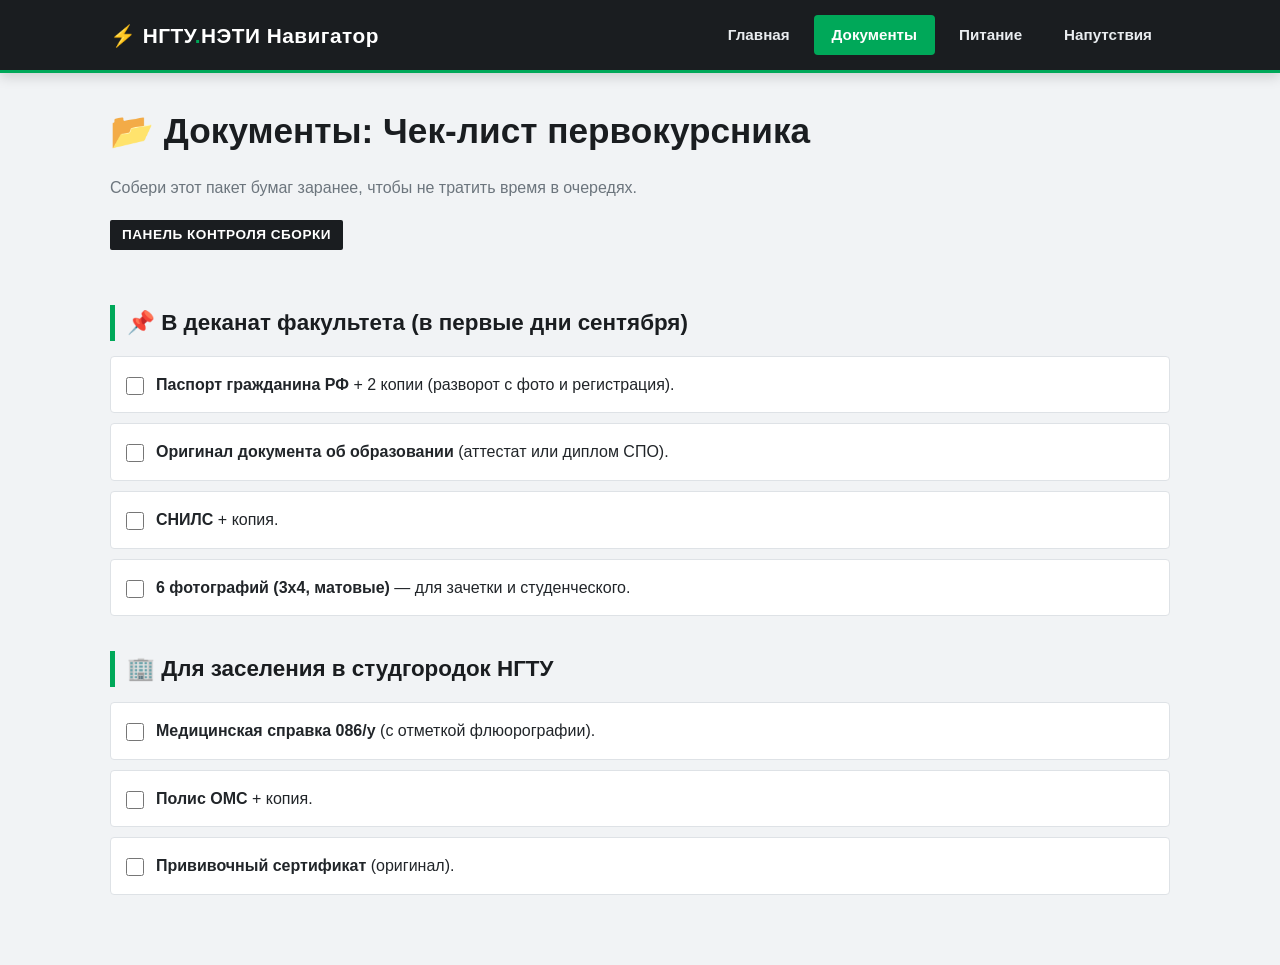
==== docs.html @ 7f6c3dc7 "Add files via upload починка поломок" ====
<!DOCTYPE html>
<html lang="ru">
<head>
    <meta charset="UTF-8">
    <meta name="viewport" content="width=device-width, initial-scale=1.0">
    <title>Документы | НГТУ НЭТИ Навигатор</title>
    <link rel="stylesheet" href="style.css">
</head>
<body>
    <header>
        <div class="nav-container">
            <a href="index.html" class="logo">⚡ НГТУ<span>.</span>НЭТИ Навигатор</a>
            <nav>
                <a href="index.html" class="nav-btn">Главная</a>
                <a href="docs.html" class="nav-btn active">Документы</a>
                <a href="food.html" class="nav-btn">Питание</a>
                <a href="tips.html" class="nav-btn">Напутствия</a>
            </nav>
        </div>
    </header>
    <div class="main-content">
        <h1>📂 Документы: Чек-лист первокурсника</h1>
        <p style="color: var(--text-light); margin-bottom: 20px;">Собери этот пакет бумаг заранее, чтобы не тратить время в очередях.</p>
        <span class="badge-tech">Панель контроля сборки</span>
        <h2>📌 В деканат факультета (в первые дни сентября)</h2>
        <ul class="doc-list">
            <li class="doc-item"><input type="checkbox"> <div><strong>Паспорт гражданина РФ</strong> + 2 копии (разворот с фото и регистрация).</div></li>
            <li class="doc-item"><input type="checkbox"> <div><strong>Оригинал документа об образовании</strong> (аттестат или диплом СПО).</div></li>
            <li class="doc-item"><input type="checkbox"> <div><strong>СНИЛС</strong> + копия.</div></li>
            <li class="doc-item"><input type="checkbox"> <div><strong>6 фотографий (3х4, матовые)</strong> — для зачетки и студенческого.</div></li>
        </ul>
        <h2>🏢 Для заселения в студгородок НГТУ</h2>
        <ul class="doc-list">
            <li class="doc-item"><input type="checkbox"> <div><strong>Медицинская справка 086/у</strong> (с отметкой флюорографии).</div></li>
            <li class="doc-item"><input type="checkbox"> <div><strong>Полис ОМС</strong> + копия.</div></li>
            <li class="doc-item"><input type="checkbox"> <div><strong>Прививочный сертификат</strong> (оригинал).</div></li>
        </ul>
    </div>
</body>
</html>
---- style.css ----
:root {
    /* Официальная палитра НГТУ НЭТИ */
    --nstu-dark: #1a1d20;       /* Глубокий угольно-черный фон */
    --nstu-green: #00a859;     /* Фирменный зеленый (цвет елей кампуса) */
    --nstu-red: #e31e24;       /* Энергичный красный (цвет стен 1-го корпуса) */
    --bg-color: #f1f3f5;       /* Светло-серый фон страниц */
    --card-bg: #ffffff;        /* Белый фон для контентных блоков */
    --text-color: #212529;     /* Основной текст */
    --text-light: #6c757d;     /* Вспомогательный серый текст */
    --border-color: #dee2e6;   /* Границы элементов */
}

* {
    box-sizing: border-box;
    margin: 0;
    padding: 0;
    font-family: 'Segoe UI', Roboto, Helvetica, Arial, sans-serif;
}

body {
    background-color: var(--bg-color);
    color: var(--text-color);
    line-height: 1.6;
    padding-bottom: 40px;
}

/* Шапка сайта */
header {
    background-color: var(--nstu-dark);
    position: sticky;
    top: 0;
    z-index: 100;
    border-bottom: 3px solid var(--nstu-green);
    box-shadow: 0 4px 12px rgba(0,0,0,0.15);
}

.nav-container {
    max-width: 1100px;
    margin: 0 auto;
    display: flex;
    justify-content: space-between;
    align-items: center;
    padding: 15px 20px;
}

.logo {
    font-size: 1.3rem;
    font-weight: 800;
    color: #ffffff;
    text-decoration: none;
    letter-spacing: 0.5px;
}

.logo span {
    color: var(--nstu-green);
}

nav {
    display: flex;
    gap: 6px;
}

.nav-btn {
    background: transparent;
    border: none;
    padding: 8px 18px;
    font-size: 0.95rem;
    font-weight: 600;
    color: #e9ecef;
    cursor: pointer;
    border-radius: 4px;
    text-decoration: none;
    transition: all 0.2s ease;
}

.nav-btn:hover {
    color: var(--nstu-green);
    background-color: rgba(255, 255, 255, 0.05);
}

.nav-btn.active {
    color: #ffffff;
    background-color: var(--nstu-green);
}

/* Зона основного контента */
.main-content {
    max-width: 1100px;
    margin: 30px auto;
    padding: 0 20px;
}

/* Заголовки и блоки */
h1 {
    font-size: 2.2rem;
    margin-bottom: 15px;
    color: var(--nstu-dark);
    font-weight: 800;
}

h2 {
    font-size: 1.4rem;
    margin: 35px 0 15px;
    color: var(--nstu-dark);
    font-weight: 700;
    border-left: 5px solid var(--nstu-green);
    padding-left: 12px;
}

/* Приветственный баннер-процессор */
.welcome-hero {
    background-color: var(--card-bg);
    padding: 40px;
    border-radius: 4px;
    margin-bottom: 30px;
    border-right: 6px solid var(--nstu-red);
    border-left: 6px solid var(--nstu-green);
    box-shadow: 0 4px 6px rgba(0,0,0,0.02);
}

.welcome-hero h1 span {
    color: var(--nstu-red);
}

.grid-features {
    display: grid;
    grid-template-columns: repeat(auto-fit, minmax(300px, 1fr));
    gap: 20px;
    margin-top: 20px;
}

/* Карточки */
.card {
    background-color: var(--card-bg);
    border: 1px solid var(--border-color);
    border-radius: 4px;
    padding: 25px;
    box-shadow: 0 2px 5px rgba(0,0,0,0.02);
    transition: transform 0.2s, box-shadow 0.2s;
}

.card:hover {
    transform: translateY(-2px);
    box-shadow: 0 6px 12px rgba(0,0,0,0.05);
}

.card.card-docs { border-top: 4px solid var(--nstu-green); }
.card.card-food { border-top: 4px solid var(--nstu-red); }
.card.card-tips { border-top: 4px solid var(--nstu-dark); }

.card h3 {
    margin-bottom: 12px;
    color: var(--nstu-dark);
    font-weight: 700;
}

/* Инженерные кнопки */
.btn-action {
    display: inline-block;
    background-color: var(--nstu-green);
    color: white;
    padding: 12px 26px;
    border-radius: 4px;
    text-decoration: none;
    font-weight: 700;
    margin-top: 15px;
    cursor: pointer;
    border: none;
    text-transform: uppercase;
    font-size: 0.85rem;
    letter-spacing: 0.5px;
    transition: background-color 0.2s;
    text-align: center;
}

.btn-action:hover {
    background-color: var(--nstu-red);
}

/* Специфичные стили для Документов */
.doc-list { list-style: none; }
.doc-item {
    display: flex;
    align-items: flex-start;
    gap: 12px;
    background-color: var(--card-bg);
    padding: 15px;
    border-radius: 4px;
    margin-bottom: 10px;
    border: 1px solid var(--border-color);
}
.doc-item input[type="checkbox"] {
    margin-top: 5px;
    width: 18px;
    height: 18px;
    accent-color: var(--nstu-green);
}
.badge-tech {
    background-color: var(--nstu-dark);
    color: #ffffff;
    padding: 4px 12px;
    border-radius: 2px;
    font-size: 0.85rem;
    font-weight: 600;
    display: inline-block;
    margin-bottom: 20px;
    text-transform: uppercase;
    letter-spacing: 0.5px;
}

/* Специфичные стили для Питания */
.food-grid {
    display: grid;
    grid-template-columns: repeat(auto-fit, minmax(320px, 1fr));
    gap: 20px;
}
.price-tag {
    color: var(--nstu-green);
    font-weight: 700;
    margin-bottom: 10px;
    font-size: 1.1rem;
}
.pro { color: #2b8a3e; }
.con { color: var(--nstu-red); }
.tips-block {
    background-color: #f4fcf7;
    border-left: 4px solid var(--nstu-green);
    color: var(--nstu-dark);
    padding: 24px;
    border-radius: 4px;
    margin-top: 35px;
}

/* Специфичные стили для Напутствий */
.accordion-item {
    background-color: var(--card-bg);
    border: 1px solid var(--border-color);
    border-radius: 4px;
    margin-bottom: 10px;
    overflow: hidden;
}
.accordion-header {
    width: 100%;
    background: none;
    border: none;
    padding: 18px 20px;
    text-align: left;
    font-size: 1.05rem;
    font-weight: 700;
    color: var(--nstu-dark);
    cursor: pointer;
    display: flex;
    justify-content: space-between;
    align-items: center;
}
.accordion-header:hover {
    color: var(--nstu-green);
}
.accordion-content {
    padding: 0 20px;
    max-height: 0;
    overflow: hidden;
    transition: max-height 0.2s ease-out;
    color: var(--text-light);
}
.quote-block {
    border-left: 4px solid var(--nstu-red);
    padding: 20px 25px;
    font-style: italic;
    margin-top: 40px;
    color: var(--text-light);
    background-color: var(--card-bg);
}

@media (max-width: 768px) {
    .nav-container { flex-direction: column; gap: 15px; }
    nav { flex-wrap: wrap; justify-content: center; }
    .welcome-hero { padding: 25px; }
}
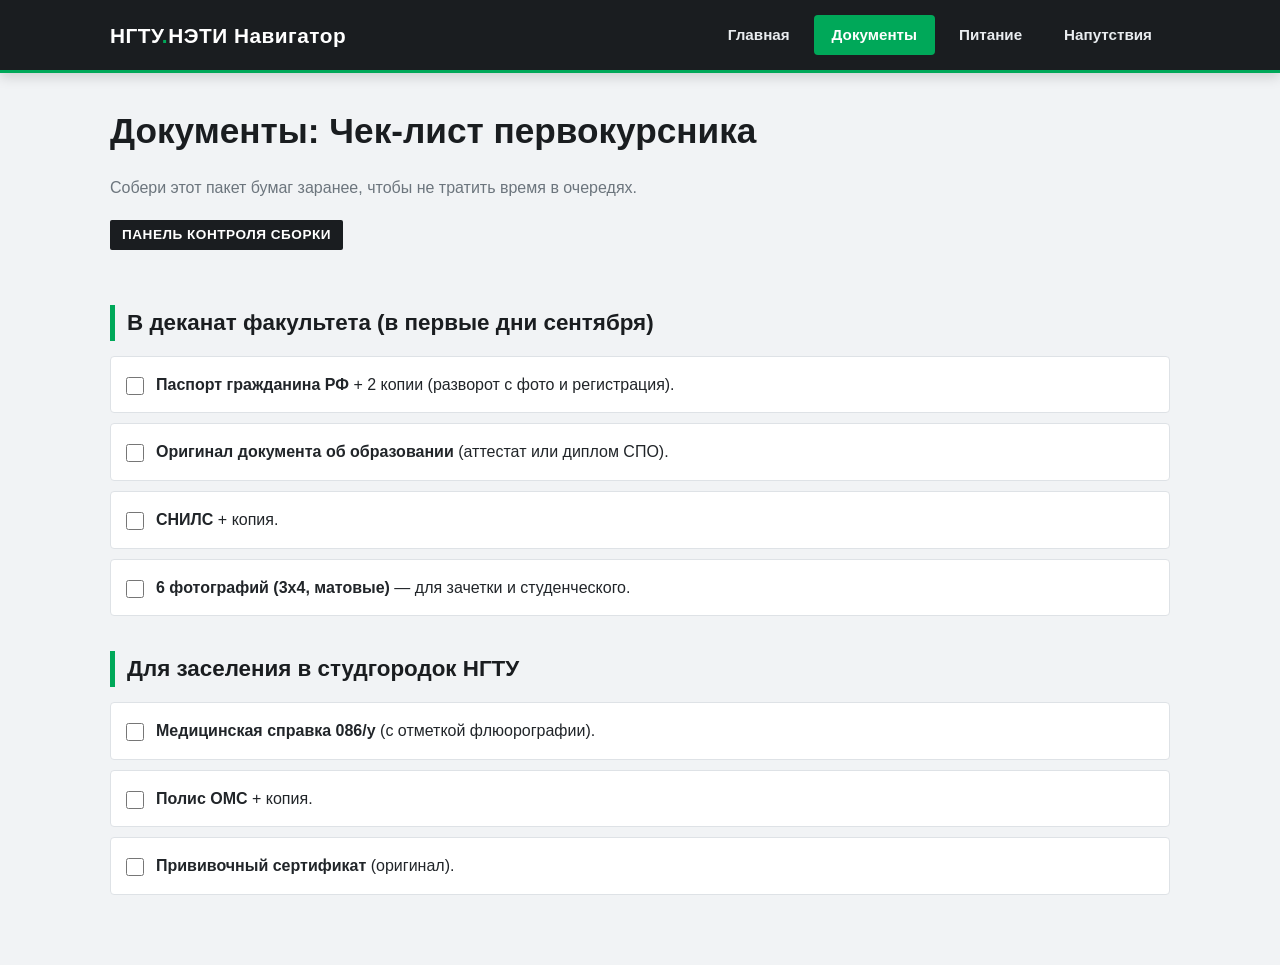
==== commit ef98dfe8: "Add files via upload Инфа на сайте будет подсасываться из json файлика" ====
--- a/docs.html
+++ b/docs.html
@@ -4,12 +4,12 @@
     <meta charset="UTF-8">
     <meta name="viewport" content="width=device-width, initial-scale=1.0">
     <title>Документы | НГТУ НЭТИ Навигатор</title>
-    <link rel="stylesheet" href="style.css">
+    <link rel="stylesheet" href="./style.css">
 </head>
 <body>
     <header>
         <div class="nav-container">
-            <a href="index.html" class="logo">⚡ НГТУ<span>.</span>НЭТИ Навигатор</a>
+            <a href="index.html" class="logo">НГТУ<span>.</span>НЭТИ Навигатор</a>
             <nav>
                 <a href="index.html" class="nav-btn">Главная</a>
                 <a href="docs.html" class="nav-btn active">Документы</a>
@@ -19,22 +19,42 @@
         </div>
     </header>
     <div class="main-content">
-        <h1>📂 Документы: Чек-лист первокурсника</h1>
+        <h1>Документы: Чек-лист первокурсника</h1>
         <p style="color: var(--text-light); margin-bottom: 20px;">Собери этот пакет бумаг заранее, чтобы не тратить время в очередях.</p>
         <span class="badge-tech">Панель контроля сборки</span>
-        <h2>📌 В деканат факультета (в первые дни сентября)</h2>
-        <ul class="doc-list">
-            <li class="doc-item"><input type="checkbox"> <div><strong>Паспорт гражданина РФ</strong> + 2 копии (разворот с фото и регистрация).</div></li>
-            <li class="doc-item"><input type="checkbox"> <div><strong>Оригинал документа об образовании</strong> (аттестат или диплом СПО).</div></li>
-            <li class="doc-item"><input type="checkbox"> <div><strong>СНИЛС</strong> + копия.</div></li>
-            <li class="doc-item"><input type="checkbox"> <div><strong>6 фотографий (3х4, матовые)</strong> — для зачетки и студенческого.</div></li>
-        </ul>
-        <h2>🏢 Для заселения в студгородок НГТУ</h2>
-        <ul class="doc-list">
-            <li class="doc-item"><input type="checkbox"> <div><strong>Медицинская справка 086/у</strong> (с отметкой флюорографии).</div></li>
-            <li class="doc-item"><input type="checkbox"> <div><strong>Полис ОМС</strong> + копия.</div></li>
-            <li class="doc-item"><input type="checkbox"> <div><strong>Прививочный сертификат</strong> (оригинал).</div></li>
-        </ul>
+        
+        <h2>В деканат факультета (в первые дни сентября)</h2>
+        <ul class="doc-list" id="dekanat-container"><p>Загрузка списков...</p></ul>
+        
+        <h2>Для заселения в студгородок НГТУ</h2>
+        <ul class="doc-list" id="hostel-container"><p>Загрузка списков...</p></ul>
     </div>
+
+    <script>
+        async function loadDocs() {
+            try {
+                const response = await fetch('./content.json');
+                const data = await response.json();
+                
+                // Функция для сборки пунктов списка с чекбоксами
+                const renderList = (containerId, items) => {
+                    const container = document.getElementById(containerId);
+                    container.innerHTML = '';
+                    items.forEach(text => {
+                        const li = document.createElement('li');
+                        li.className = 'doc-item';
+                        li.innerHTML = `<input type="checkbox"> <div>${text}</div>`;
+                        container.appendChild(li);
+                    });
+                };
+
+                renderList('dekanat-container', data.docs.dekanat);
+                renderList('hostel-container', data.docs.hostel);
+            } catch (error) {
+                console.error("Ошибка загрузки документов:", error);
+            }
+        }
+        window.addEventListener('DOMContentLoaded', loadDocs);
+    </script>
 </body>
 </html>
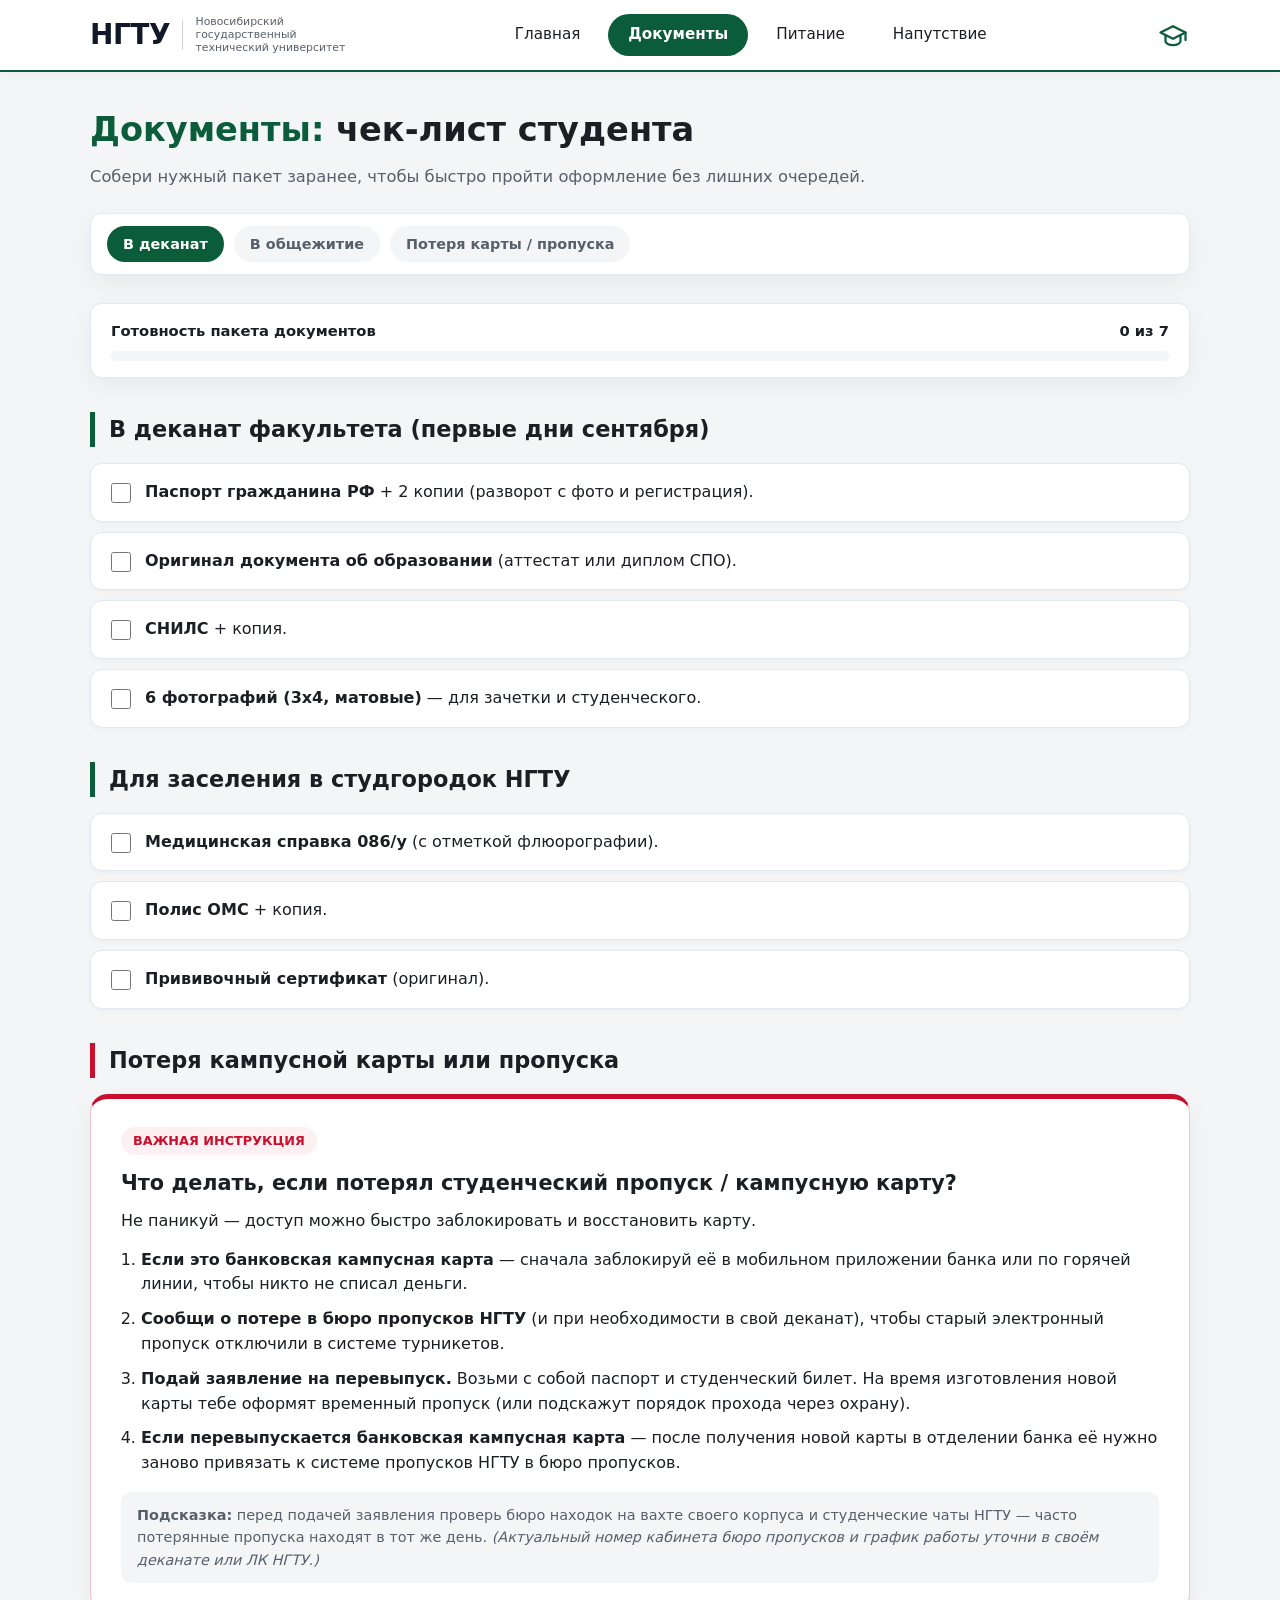
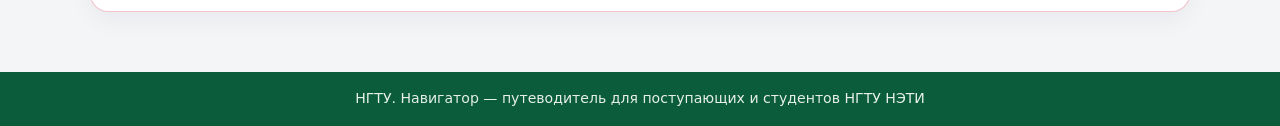
==== commit 217189eb: "полная переделка переделан дизайн и структура" ====
--- a/docs.html
+++ b/docs.html
@@ -1,60 +1,168 @@
-<!DOCTYPE html>
-<html lang="ru">
-<head>
-    <meta charset="UTF-8">
-    <meta name="viewport" content="width=device-width, initial-scale=1.0">
-    <title>Документы | НГТУ НЭТИ Навигатор</title>
-    <link rel="stylesheet" href="./style.css">
-</head>
-<body>
-    <header>
-        <div class="nav-container">
-            <a href="index.html" class="logo">НГТУ<span>.</span>НЭТИ Навигатор</a>
-            <nav>
-                <a href="index.html" class="nav-btn">Главная</a>
-                <a href="docs.html" class="nav-btn active">Документы</a>
-                <a href="food.html" class="nav-btn">Питание</a>
-                <a href="tips.html" class="nav-btn">Напутствия</a>
-            </nav>
-        </div>
-    </header>
-    <div class="main-content">
-        <h1>Документы: Чек-лист первокурсника</h1>
-        <p style="color: var(--text-light); margin-bottom: 20px;">Собери этот пакет бумаг заранее, чтобы не тратить время в очередях.</p>
-        <span class="badge-tech">Панель контроля сборки</span>
-        
-        <h2>В деканат факультета (в первые дни сентября)</h2>
-        <ul class="doc-list" id="dekanat-container"><p>Загрузка списков...</p></ul>
-        
-        <h2>Для заселения в студгородок НГТУ</h2>
-        <ul class="doc-list" id="hostel-container"><p>Загрузка списков...</p></ul>
-    </div>
-
-    <script>
-        async function loadDocs() {
-            try {
-                const response = await fetch('./content.json');
-                const data = await response.json();
-                
-                // Функция для сборки пунктов списка с чекбоксами
-                const renderList = (containerId, items) => {
-                    const container = document.getElementById(containerId);
-                    container.innerHTML = '';
-                    items.forEach(text => {
-                        const li = document.createElement('li');
-                        li.className = 'doc-item';
-                        li.innerHTML = `<input type="checkbox"> <div>${text}</div>`;
-                        container.appendChild(li);
-                    });
-                };
-
-                renderList('dekanat-container', data.docs.dekanat);
-                renderList('hostel-container', data.docs.hostel);
-            } catch (error) {
-                console.error("Ошибка загрузки документов:", error);
-            }
-        }
-        window.addEventListener('DOMContentLoaded', loadDocs);
-    </script>
-</body>
-</html>
+<!DOCTYPE html>
+<html lang="ru">
+<head>
+    <meta charset="UTF-8">
+    <meta name="viewport" content="width=device-width, initial-scale=1.0">
+    <title>Документы | НГТУ. Навигатор</title>
+    <link rel="stylesheet" href="./style.css">
+</head>
+<body>
+    <header>
+        <div class="nav-container">
+            <a href="index.html" class="brand-link">
+                <span class="brand-short">НГТУ</span>
+                <span class="brand-divider"></span>
+                <span class="brand-full">Новосибирский государственный технический университет</span>
+            </a>
+
+            <nav class="nav-links" id="main-nav">
+                <a href="index.html" class="nav-btn">Главная</a>
+                <a href="docs.html" class="nav-btn active">Документы</a>
+                <a href="food.html" class="nav-btn">Питание</a>
+                <a href="tips.html" class="nav-btn">Напутствие</a>
+            </nav>
+
+            <div class="header-right">
+                <div class="cap-icon" aria-hidden="true">
+                    <svg viewBox="0 0 24 24" fill="none" stroke="currentColor" stroke-width="1.8" stroke-linecap="round" stroke-linejoin="round" width="30" height="30">
+                        <path d="M22 10L12 5 2 10l10 5 10-5z"/>
+                        <path d="M6 12v5c0 1.66 2.69 3 6 3s6-1.34 6-3v-5"/>
+                        <path d="M22 10v6"/>
+                    </svg>
+                </div>
+                <button class="burger-btn" id="burger-btn" aria-label="Открыть меню">
+                    <svg viewBox="0 0 24 24" fill="none" stroke="currentColor" stroke-width="2.2" width="22" height="22">
+                        <path d="M4 6h16M4 12h16M4 18h16"/>
+                    </svg>
+                </button>
+            </div>
+        </div>
+    </header>
+
+    <main class="main-content">
+        <div class="page-header">
+            <h1><span>Документы:</span> чек-лист студента</h1>
+            <p>Собери нужный пакет заранее, чтобы быстро пройти оформление без лишних очередей.</p>
+        </div>
+
+        <!-- Быстрая структурированная навигация по разделу -->
+        <div class="subnav-bar">
+            <a href="#dekanat" class="subnav-pill active">В деканат</a>
+            <a href="#hostel" class="subnav-pill">В общежитие</a>
+            <a href="#lost-card" class="subnav-pill pill-red">Потеря карты / пропуска</a>
+        </div>
+
+        <!-- Прогресс сборки документов -->
+        <div class="progress-card">
+            <div class="progress-top">
+                <span>Готовность пакета документов</span>
+                <span id="progress-text">0 из 0</span>
+            </div>
+            <div class="progress-track">
+                <div class="progress-fill" id="progress-fill"></div>
+            </div>
+        </div>
+
+        <h2 class="section-title" id="dekanat">В деканат факультета (первые дни сентября)</h2>
+        <ul class="doc-list" id="dekanat-container">
+            <li class="doc-item">Загрузка списка...</li>
+        </ul>
+
+        <h2 class="section-title" id="hostel">Для заселения в студгородок НГТУ</h2>
+        <ul class="doc-list" id="hostel-container">
+            <li class="doc-item">Загрузка списка...</li>
+        </ul>
+
+        <!-- Новый раздел: потеря карты / пропуска -->
+        <h2 class="section-title title-red" id="lost-card">Потеря кампусной карты или пропуска</h2>
+        <section class="alert-card">
+            <span class="alert-badge">Важная инструкция</span>
+            <h3>Что делать, если потерял студенческий пропуск / кампусную карту?</h3>
+            <p>Не паникуй — доступ можно быстро заблокировать и восстановить карту.</p>
+            <ol class="alert-steps">
+                <li><strong>Если это банковская кампусная карта</strong> — сначала заблокируй её в мобильном приложении банка или по горячей линии, чтобы никто не списал деньги.</li>
+                <li><strong>Сообщи о потере в бюро пропусков НГТУ</strong> (и при необходимости в свой деканат), чтобы старый электронный пропуск отключили в системе турникетов.</li>
+                <li><strong>Подай заявление на перевыпуск.</strong> Возьми с собой паспорт и студенческий билет. На время изготовления новой карты тебе оформят временный пропуск (или подскажут порядок прохода через охрану).</li>
+                <li><strong>Если перевыпускается банковская кампусная карта</strong> — после получения новой карты в отделении банка её нужно заново привязать к системе пропусков НГТУ в бюро пропусков.</li>
+            </ol>
+            <div class="alert-note">
+                <strong>Подсказка:</strong> перед подачей заявления проверь бюро находок на вахте своего корпуса и студенческие чаты НГТУ — часто потерянные пропуска находят в тот же день. <em>(Актуальный номер кабинета бюро пропусков и график работы уточни в своём деканате или ЛК НГТУ.)</em>
+            </div>
+        </section>
+    </main>
+
+    <footer>
+        НГТУ. Навигатор — путеводитель для поступающих и студентов НГТУ НЭТИ
+    </footer>
+
+    <script>
+        document.getElementById('burger-btn').addEventListener('click', () => {
+            document.getElementById('main-nav').classList.toggle('open');
+        });
+
+        const STORAGE_KEY = 'nstu_docs_checked_v1';
+
+        function getSavedState() {
+            try {
+                return JSON.parse(localStorage.getItem(STORAGE_KEY)) || {};
+            } catch {
+                return {};
+            }
+        }
+
+        function updateProgress() {
+            const checkboxes = document.querySelectorAll('.doc-item input[type="checkbox"]');
+            const total = checkboxes.length;
+            const checked = Array.from(checkboxes).filter(cb => cb.checked).length;
+
+            document.getElementById('progress-text').textContent = `${checked} из ${total}`;
+            const percent = total ? Math.round((checked / total) * 100) : 0;
+            document.getElementById('progress-fill').style.width = `${percent}%`;
+        }
+
+        async function loadDocs() {
+            try {
+                const response = await fetch('./content.json');
+                const data = await response.json();
+                const saved = getSavedState();
+
+                const renderList = (containerId, prefix, items) => {
+                    const container = document.getElementById(containerId);
+                    container.innerHTML = '';
+
+                    items.forEach((text, index) => {
+                        const id = `${prefix}-${index}`;
+                        const isChecked = Boolean(saved[id]);
+
+                        const li = document.createElement('li');
+                        li.className = `doc-item${isChecked ? ' checked' : ''}`;
+                        li.innerHTML = `
+                            <input type="checkbox" id="${id}" ${isChecked ? 'checked' : ''}>
+                            <label for="${id}" style="cursor: pointer; flex: 1;">${text}</label>
+                        `;
+
+                        const checkbox = li.querySelector('input');
+                        checkbox.addEventListener('change', () => {
+                            li.classList.toggle('checked', checkbox.checked);
+                            const current = getSavedState();
+                            current[id] = checkbox.checked;
+                            localStorage.setItem(STORAGE_KEY, JSON.stringify(current));
+                            updateProgress();
+                        });
+
+                        container.appendChild(li);
+                    });
+                };
+
+                renderList('dekanat-container', 'dek', data.docs.dekanat);
+                renderList('hostel-container', 'hos', data.docs.hostel);
+                updateProgress();
+            } catch (error) {
+                console.error('Ошибка загрузки документов:', error);
+            }
+        }
+
+        window.addEventListener('DOMContentLoaded', loadDocs);
+    </script>
+</body>
+</html>
--- a/style.css
+++ b/style.css
@@ -1,279 +1,987 @@
-:root {
-    /* Официальная палитра НГТУ НЭТИ */
-    --nstu-dark: #1a1d20;       /* Глубокий угольно-черный фон */
-    --nstu-green: #00a859;     /* Фирменный зеленый (цвет елей кампуса) */
-    --nstu-red: #e31e24;       /* Энергичный красный (цвет стен 1-го корпуса) */
-    --bg-color: #f1f3f5;       /* Светло-серый фон страниц */
-    --card-bg: #ffffff;        /* Белый фон для контентных блоков */
-    --text-color: #212529;     /* Основной текст */
-    --text-light: #6c757d;     /* Вспомогательный серый текст */
-    --border-color: #dee2e6;   /* Границы элементов */
-}
-
-* {
-    box-sizing: border-box;
-    margin: 0;
-    padding: 0;
-    font-family: 'Segoe UI', Roboto, Helvetica, Arial, sans-serif;
-}
-
-body {
-    background-color: var(--bg-color);
-    color: var(--text-color);
-    line-height: 1.6;
-    padding-bottom: 40px;
-}
-
-/* Шапка сайта */
-header {
-    background-color: var(--nstu-dark);
-    position: sticky;
-    top: 0;
-    z-index: 100;
-    border-bottom: 3px solid var(--nstu-green);
-    box-shadow: 0 4px 12px rgba(0,0,0,0.15);
-}
-
-.nav-container {
-    max-width: 1100px;
-    margin: 0 auto;
-    display: flex;
-    justify-content: space-between;
-    align-items: center;
-    padding: 15px 20px;
-}
-
-.logo {
-    font-size: 1.3rem;
-    font-weight: 800;
-    color: #ffffff;
-    text-decoration: none;
-    letter-spacing: 0.5px;
-}
-
-.logo span {
-    color: var(--nstu-green);
-}
-
-nav {
-    display: flex;
-    gap: 6px;
-}
-
-.nav-btn {
-    background: transparent;
-    border: none;
-    padding: 8px 18px;
-    font-size: 0.95rem;
-    font-weight: 600;
-    color: #e9ecef;
-    cursor: pointer;
-    border-radius: 4px;
-    text-decoration: none;
-    transition: all 0.2s ease;
-}
-
-.nav-btn:hover {
-    color: var(--nstu-green);
-    background-color: rgba(255, 255, 255, 0.05);
-}
-
-.nav-btn.active {
-    color: #ffffff;
-    background-color: var(--nstu-green);
-}
-
-/* Зона основного контента */
-.main-content {
-    max-width: 1100px;
-    margin: 30px auto;
-    padding: 0 20px;
-}
-
-/* Заголовки и блоки */
-h1 {
-    font-size: 2.2rem;
-    margin-bottom: 15px;
-    color: var(--nstu-dark);
-    font-weight: 800;
-}
-
-h2 {
-    font-size: 1.4rem;
-    margin: 35px 0 15px;
-    color: var(--nstu-dark);
-    font-weight: 700;
-    border-left: 5px solid var(--nstu-green);
-    padding-left: 12px;
-}
-
-/* Приветственный баннер-процессор */
-.welcome-hero {
-    background-color: var(--card-bg);
-    padding: 40px;
-    border-radius: 4px;
-    margin-bottom: 30px;
-    border-right: 6px solid var(--nstu-red);
-    border-left: 6px solid var(--nstu-green);
-    box-shadow: 0 4px 6px rgba(0,0,0,0.02);
-}
-
-.welcome-hero h1 span {
-    color: var(--nstu-red);
-}
-
-.grid-features {
-    display: grid;
-    grid-template-columns: repeat(auto-fit, minmax(300px, 1fr));
-    gap: 20px;
-    margin-top: 20px;
-}
-
-/* Карточки */
-.card {
-    background-color: var(--card-bg);
-    border: 1px solid var(--border-color);
-    border-radius: 4px;
-    padding: 25px;
-    box-shadow: 0 2px 5px rgba(0,0,0,0.02);
-    transition: transform 0.2s, box-shadow 0.2s;
-}
-
-.card:hover {
-    transform: translateY(-2px);
-    box-shadow: 0 6px 12px rgba(0,0,0,0.05);
-}
-
-.card.card-docs { border-top: 4px solid var(--nstu-green); }
-.card.card-food { border-top: 4px solid var(--nstu-red); }
-.card.card-tips { border-top: 4px solid var(--nstu-dark); }
-
-.card h3 {
-    margin-bottom: 12px;
-    color: var(--nstu-dark);
-    font-weight: 700;
-}
-
-/* Инженерные кнопки */
-.btn-action {
-    display: inline-block;
-    background-color: var(--nstu-green);
-    color: white;
-    padding: 12px 26px;
-    border-radius: 4px;
-    text-decoration: none;
-    font-weight: 700;
-    margin-top: 15px;
-    cursor: pointer;
-    border: none;
-    text-transform: uppercase;
-    font-size: 0.85rem;
-    letter-spacing: 0.5px;
-    transition: background-color 0.2s;
-    text-align: center;
-}
-
-.btn-action:hover {
-    background-color: var(--nstu-red);
-}
-
-/* Специфичные стили для Документов */
-.doc-list { list-style: none; }
-.doc-item {
-    display: flex;
-    align-items: flex-start;
-    gap: 12px;
-    background-color: var(--card-bg);
-    padding: 15px;
-    border-radius: 4px;
-    margin-bottom: 10px;
-    border: 1px solid var(--border-color);
-}
-.doc-item input[type="checkbox"] {
-    margin-top: 5px;
-    width: 18px;
-    height: 18px;
-    accent-color: var(--nstu-green);
-}
-.badge-tech {
-    background-color: var(--nstu-dark);
-    color: #ffffff;
-    padding: 4px 12px;
-    border-radius: 2px;
-    font-size: 0.85rem;
-    font-weight: 600;
-    display: inline-block;
-    margin-bottom: 20px;
-    text-transform: uppercase;
-    letter-spacing: 0.5px;
-}
-
-/* Специфичные стили для Питания */
-.food-grid {
-    display: grid;
-    grid-template-columns: repeat(auto-fit, minmax(320px, 1fr));
-    gap: 20px;
-}
-.price-tag {
-    color: var(--nstu-green);
-    font-weight: 700;
-    margin-bottom: 10px;
-    font-size: 1.1rem;
-}
-.pro { color: #2b8a3e; }
-.con { color: var(--nstu-red); }
-.tips-block {
-    background-color: #f4fcf7;
-    border-left: 4px solid var(--nstu-green);
-    color: var(--nstu-dark);
-    padding: 24px;
-    border-radius: 4px;
-    margin-top: 35px;
-}
-
-/* Специфичные стили для Напутствий */
-.accordion-item {
-    background-color: var(--card-bg);
-    border: 1px solid var(--border-color);
-    border-radius: 4px;
-    margin-bottom: 10px;
-    overflow: hidden;
-}
-.accordion-header {
-    width: 100%;
-    background: none;
-    border: none;
-    padding: 18px 20px;
-    text-align: left;
-    font-size: 1.05rem;
-    font-weight: 700;
-    color: var(--nstu-dark);
-    cursor: pointer;
-    display: flex;
-    justify-content: space-between;
-    align-items: center;
-}
-.accordion-header:hover {
-    color: var(--nstu-green);
-}
-.accordion-content {
-    padding: 0 20px;
-    max-height: 0;
-    overflow: hidden;
-    transition: max-height 0.2s ease-out;
-    color: var(--text-light);
-}
-.quote-block {
-    border-left: 4px solid var(--nstu-red);
-    padding: 20px 25px;
-    font-style: italic;
-    margin-top: 40px;
-    color: var(--text-light);
-    background-color: var(--card-bg);
-}
-
-@media (max-width: 768px) {
-    .nav-container { flex-direction: column; gap: 15px; }
-    nav { flex-wrap: wrap; justify-content: center; }
-    .welcome-hero { padding: 25px; }
-}
+:root {
+    --nstu-green: #0a5c3a;
+    --nstu-green-hover: #07442b;
+    --nstu-green-soft: #e8f3ee;
+    --nstu-red: #c8102e;
+    --nstu-red-soft: #fdf0f2;
+    --bg-page: #f3f5f7;
+    --bg-card: #ffffff;
+    --text-main: #1b1f23;
+    --text-muted: #57606a;
+    --border-light: #e2e8f0;
+    --radius-lg: 18px;
+    --radius-md: 12px;
+    --radius-pill: 999px;
+    --shadow-card: 0 8px 24px rgba(15, 23, 42, 0.05);
+    --shadow-hover: 0 12px 30px rgba(15, 23, 42, 0.09);
+}
+
+* {
+    box-sizing: border-box;
+    margin: 0;
+    padding: 0;
+    font-family: 'Segoe UI', system-ui, -apple-system, Roboto, Arial, sans-serif;
+}
+
+html {
+    scroll-behavior: smooth;
+}
+
+body {
+    background-color: var(--bg-page);
+    color: var(--text-main);
+    line-height: 1.55;
+    min-height: 100vh;
+    display: flex;
+    flex-direction: column;
+}
+
+/* ==================== ШАПКА И НАВИГАЦИЯ ==================== */
+header {
+    background-color: #ffffff;
+    border-bottom: 2px solid var(--nstu-green);
+    position: sticky;
+    top: 0;
+    z-index: 1000;
+    box-shadow: 0 2px 10px rgba(0, 0, 0, 0.04);
+}
+
+.nav-container {
+    max-width: 1140px;
+    margin: 0 auto;
+    padding: 14px 20px;
+    display: flex;
+    align-items: center;
+    justify-content: space-between;
+    gap: 20px;
+}
+
+.brand-link {
+    display: flex;
+    align-items: center;
+    gap: 12px;
+    text-decoration: none;
+    color: var(--text-main);
+    flex-shrink: 0;
+}
+
+.brand-short {
+    font-size: 1.75rem;
+    font-weight: 900;
+    letter-spacing: -0.5px;
+    line-height: 1;
+    color: #111827;
+}
+
+.brand-divider {
+    width: 1.5px;
+    height: 30px;
+    background-color: #cbd5e1;
+}
+
+.brand-full {
+    font-size: 0.68rem;
+    line-height: 1.2;
+    color: var(--text-muted);
+    font-weight: 500;
+    max-width: 150px;
+}
+
+.nav-links {
+    display: flex;
+    align-items: center;
+    gap: 8px;
+}
+
+.nav-btn {
+    padding: 9px 20px;
+    border-radius: var(--radius-pill);
+    text-decoration: none;
+    font-size: 0.95rem;
+    font-weight: 500;
+    color: var(--text-main);
+    transition: background-color 0.2s, color 0.2s;
+}
+
+.nav-btn:hover {
+    background-color: var(--nstu-green-soft);
+    color: var(--nstu-green);
+}
+
+.nav-btn.active {
+    background-color: var(--nstu-green);
+    color: #ffffff;
+    font-weight: 600;
+}
+
+.header-right {
+    display: flex;
+    align-items: center;
+    gap: 12px;
+}
+
+.cap-icon {
+    width: 34px;
+    height: 34px;
+    color: var(--nstu-green);
+    display: flex;
+    align-items: center;
+    justify-content: center;
+}
+
+.burger-btn {
+    display: none;
+    background: var(--nstu-green-soft);
+    border: none;
+    color: var(--nstu-green);
+    width: 40px;
+    height: 40px;
+    border-radius: 10px;
+    cursor: pointer;
+    align-items: center;
+    justify-content: center;
+}
+
+/* ==================== КОНТЕЙНЕРЫ ==================== */
+.main-content {
+    max-width: 1140px;
+    width: 100%;
+    margin: 0 auto;
+    padding: 32px 20px 60px;
+    flex: 1;
+}
+
+.page-header {
+    margin-bottom: 24px;
+}
+
+.page-header h1 {
+    font-size: 2.1rem;
+    font-weight: 800;
+    color: var(--text-main);
+    margin-bottom: 8px;
+}
+
+.page-header h1 span {
+    color: var(--nstu-green);
+}
+
+.page-header p {
+    color: var(--text-muted);
+    font-size: 1.02rem;
+}
+
+/* Подменю / фильтры */
+.subnav-bar {
+    background: #ffffff;
+    border-radius: var(--radius-md);
+    padding: 12px 16px;
+    box-shadow: var(--shadow-card);
+    display: flex;
+    flex-wrap: wrap;
+    align-items: center;
+    gap: 10px;
+    margin-bottom: 28px;
+    border: 1px solid var(--border-light);
+}
+
+.subnav-pill {
+    padding: 7px 16px;
+    border-radius: var(--radius-pill);
+    font-size: 0.9rem;
+    font-weight: 600;
+    text-decoration: none;
+    color: var(--text-muted);
+    background: var(--bg-page);
+    border: none;
+    cursor: pointer;
+    transition: all 0.2s;
+}
+
+.subnav-pill:hover,
+.subnav-pill.active {
+    background: var(--nstu-green);
+    color: #ffffff;
+}
+
+.subnav-pill.pill-red:hover,
+.subnav-pill.pill-red.active {
+    background: var(--nstu-red);
+    color: #ffffff;
+}
+
+/* ==================== ГЛАВНАЯ: HERO (ПО МАКЕТУ) ==================== */
+.hero-wrapper {
+    background: linear-gradient(120deg, #f8fafc 0%, #eef2f5 60%, #e5ebf0 100%);
+    border-bottom: 1px solid var(--border-light);
+}
+
+.hero-section {
+    max-width: 1140px;
+    margin: 0 auto;
+    display: grid;
+    grid-template-columns: 1.15fr 1fr;
+    align-items: stretch;
+    min-height: 310px;
+}
+
+.hero-text {
+    padding: 48px 32px 48px 20px;
+    display: flex;
+    flex-direction: column;
+    justify-content: center;
+}
+
+.hero-text h1 {
+    font-size: 3.1rem;
+    font-weight: 900;
+    line-height: 1.1;
+    color: var(--text-main);
+    margin-bottom: 14px;
+    letter-spacing: -0.5px;
+}
+
+.hero-text h1 span {
+    color: var(--nstu-green);
+}
+
+.hero-subtitle {
+    font-size: 1.25rem;
+    color: var(--text-muted);
+    font-weight: 400;
+}
+
+.red-dash {
+    width: 110px;
+    height: 4px;
+    background-color: var(--nstu-red);
+    border-radius: 4px;
+    margin-top: 28px;
+}
+
+.hero-photo-box {
+    position: relative;
+    overflow: hidden;
+    background: linear-gradient(135deg, #2d3748 0%, #0a5c3a 100%);
+    display: flex;
+    align-items: center;
+    justify-content: center;
+    min-height: 260px;
+}
+
+.hero-photo-box img {
+    width: 100%;
+    height: 100%;
+    object-fit: cover;
+    display: block;
+    position: relative;
+    z-index: 2;
+}
+
+.hero-photo-fallback {
+    position: absolute;
+    inset: 0;
+    display: flex;
+    flex-direction: column;
+    align-items: center;
+    justify-content: center;
+    color: rgba(255, 255, 255, 0.85);
+    text-align: center;
+    padding: 20px;
+    z-index: 1;
+}
+
+.hero-photo-fallback strong {
+    font-size: 1.1rem;
+    margin-bottom: 4px;
+}
+
+.hero-photo-fallback span {
+    font-size: 0.85rem;
+    opacity: 0.8;
+}
+
+/* ==================== ГЛАВНАЯ: 3 КАРТОЧКИ РАЗДЕЛОВ ==================== */
+.features-grid {
+    display: grid;
+    grid-template-columns: repeat(3, 1fr);
+    gap: 24px;
+    margin-bottom: 32px;
+}
+
+.feature-card {
+    background-color: var(--bg-card);
+    border-radius: var(--radius-lg);
+    padding: 32px 28px 28px;
+    box-shadow: var(--shadow-card);
+    position: relative;
+    overflow: hidden;
+    display: flex;
+    flex-direction: column;
+    align-items: flex-start;
+    transition: transform 0.2s, box-shadow 0.2s;
+}
+
+.feature-card:hover {
+    transform: translateY(-4px);
+    box-shadow: var(--shadow-hover);
+}
+
+/* Диагональный цветной уголок как на макете */
+.feature-card::after {
+    content: "";
+    position: absolute;
+    top: 0;
+    right: 0;
+    width: 76px;
+    height: 76px;
+    background-color: var(--nstu-green);
+    clip-path: polygon(0 0, 100% 0, 100% 100%);
+}
+
+.feature-card.accent-red::after {
+    background-color: var(--nstu-red);
+}
+
+.feature-icon {
+    width: 48px;
+    height: 48px;
+    color: var(--nstu-green);
+    margin-bottom: 20px;
+}
+
+.feature-card h2 {
+    font-size: 1.5rem;
+    font-weight: 800;
+    color: var(--text-main);
+    margin-bottom: 10px;
+}
+
+.feature-card p {
+    color: var(--text-muted);
+    font-size: 0.96rem;
+    margin-bottom: 24px;
+    flex-grow: 1;
+}
+
+.btn-pill {
+    display: inline-flex;
+    align-items: center;
+    gap: 8px;
+    background-color: var(--nstu-green);
+    color: #ffffff;
+    text-decoration: none;
+    padding: 10px 24px;
+    border-radius: var(--radius-pill);
+    font-size: 0.95rem;
+    font-weight: 600;
+    transition: background-color 0.2s, transform 0.15s;
+}
+
+.btn-pill:hover {
+    background-color: var(--nstu-green-hover);
+    transform: translateX(2px);
+}
+
+/* ==================== ГЛАВНАЯ: НИЖНИЙ БАННЕР ==================== */
+.welcome-banner {
+    background-color: var(--bg-card);
+    border-radius: var(--radius-lg);
+    padding: 40px 44px;
+    box-shadow: var(--shadow-card);
+    position: relative;
+    overflow: hidden;
+    display: grid;
+    grid-template-columns: 1.3fr 1fr;
+    align-items: center;
+    gap: 24px;
+}
+
+.welcome-banner-text .red-dash {
+    width: 68px;
+    margin-top: 0;
+    margin-bottom: 18px;
+}
+
+.welcome-banner-text h2 {
+    font-size: 2.2rem;
+    font-weight: 900;
+    line-height: 1.15;
+    margin-bottom: 14px;
+    color: var(--text-main);
+}
+
+.welcome-banner-text h2 span {
+    color: var(--nstu-green);
+}
+
+.welcome-banner-text p {
+    color: var(--text-muted);
+    font-size: 1.05rem;
+    max-width: 460px;
+}
+
+.welcome-banner-brand {
+    display: flex;
+    align-items: center;
+    gap: 18px;
+    position: relative;
+    z-index: 2;
+    justify-content: flex-start;
+}
+
+.nstu-emblem {
+    width: 82px;
+    height: 82px;
+    border-radius: 6px;
+    background: linear-gradient(135deg, var(--nstu-red) 0%, #9b1026 52%, var(--nstu-green) 52%, #0d7a4d 100%);
+    display: flex;
+    align-items: center;
+    justify-content: center;
+    flex-shrink: 0;
+    box-shadow: 0 6px 16px rgba(0, 0, 0, 0.12);
+}
+
+.nstu-emblem-inner {
+    width: 40px;
+    height: 40px;
+    background: #ffffff;
+    border-radius: 2px;
+}
+
+.nstu-wordmark {
+    font-size: 2rem;
+    font-weight: 900;
+    line-height: 0.95;
+    color: var(--text-main);
+    letter-spacing: -0.5px;
+}
+
+/* Диагональные полосы справа как на макете */
+.welcome-banner::before,
+.welcome-banner::after {
+    content: "";
+    position: absolute;
+    bottom: 0;
+    right: 0;
+    pointer-events: none;
+}
+
+.welcome-banner::before {
+    width: 280px;
+    height: 100%;
+    background: var(--nstu-green);
+    clip-path: polygon(68% 0, 100% 0, 100% 100%, 10% 100%);
+    z-index: 1;
+}
+
+.welcome-banner::after {
+    width: 190px;
+    height: 100%;
+    background: var(--nstu-red);
+    clip-path: polygon(78% 18%, 100% 18%, 100% 100%, 26% 100%);
+    z-index: 1;
+}
+
+/* ==================== ВКЛАДКА ПИТАНИЕ (ПО СКЕТЧУ) ==================== */
+.food-topbar {
+    background-color: var(--bg-card);
+    border-radius: var(--radius-lg);
+    padding: 18px 24px;
+    box-shadow: var(--shadow-card);
+    border: 1px solid var(--border-light);
+    display: flex;
+    flex-direction: column;
+    align-items: center;
+    gap: 14px;
+    margin-bottom: 30px;
+}
+
+.food-title-box {
+    background-color: var(--nstu-green);
+    color: #ffffff;
+    padding: 8px 36px;
+    border-radius: var(--radius-pill);
+    font-size: 1.25rem;
+    font-weight: 800;
+    letter-spacing: 0.3px;
+}
+
+.food-filters {
+    display: flex;
+    flex-wrap: wrap;
+    justify-content: center;
+    gap: 8px;
+}
+
+/* Сетка: 2 крупных блока в ряд на десктопе, 1 в ряд на мобильных */
+.food-grid {
+    display: grid;
+    grid-template-columns: repeat(2, 1fr);
+    gap: 28px;
+}
+
+.food-card {
+    background-color: var(--bg-card);
+    border-radius: var(--radius-lg);
+    overflow: hidden;
+    box-shadow: var(--shadow-card);
+    border: 1px solid var(--border-light);
+    display: flex;
+    flex-direction: column;
+    transition: transform 0.2s, box-shadow 0.2s;
+}
+
+.food-card:hover {
+    transform: translateY(-4px);
+    box-shadow: var(--shadow-hover);
+}
+
+.food-card.hidden {
+    display: none;
+}
+
+.food-card-media {
+    position: relative;
+    height: 210px;
+    background: linear-gradient(135deg, #0a5c3a 0%, #147a50 100%);
+    overflow: hidden;
+    display: flex;
+    align-items: center;
+    justify-content: center;
+}
+
+.food-card-media.media-red {
+    background: linear-gradient(135deg, #9f1229 0%, #c8102e 100%);
+}
+
+.food-card-media.media-dark {
+    background: linear-gradient(135deg, #1f2937 0%, #374151 100%);
+}
+
+.food-card-media img {
+    width: 100%;
+    height: 100%;
+    object-fit: cover;
+    position: relative;
+    z-index: 2;
+}
+
+.food-media-placeholder {
+    position: absolute;
+    inset: 0;
+    display: flex;
+    flex-direction: column;
+    align-items: center;
+    justify-content: center;
+    color: rgba(255, 255, 255, 0.9);
+    z-index: 1;
+    gap: 6px;
+    padding: 16px;
+    text-align: center;
+}
+
+.food-media-placeholder span {
+    font-size: 0.85rem;
+    opacity: 0.85;
+}
+
+.food-badges {
+    position: absolute;
+    top: 14px;
+    left: 14px;
+    right: 14px;
+    display: flex;
+    justify-content: space-between;
+    align-items: center;
+    z-index: 3;
+    gap: 8px;
+}
+
+.food-cat-badge {
+    background: rgba(255, 255, 255, 0.94);
+    color: var(--text-main);
+    padding: 5px 12px;
+    border-radius: var(--radius-pill);
+    font-size: 0.8rem;
+    font-weight: 700;
+}
+
+.food-price-badge {
+    background: var(--nstu-green);
+    color: #ffffff;
+    padding: 6px 14px;
+    border-radius: var(--radius-pill);
+    font-size: 0.9rem;
+    font-weight: 800;
+    box-shadow: 0 2px 8px rgba(0, 0, 0, 0.18);
+}
+
+.food-card-body {
+    padding: 24px 26px 26px;
+    display: flex;
+    flex-direction: column;
+    gap: 14px;
+    flex: 1;
+}
+
+.food-card-header h3 {
+    font-size: 1.4rem;
+    font-weight: 800;
+    color: var(--text-main);
+    margin-bottom: 4px;
+}
+
+.food-address {
+    font-size: 0.9rem;
+    color: var(--text-muted);
+    display: flex;
+    align-items: center;
+    gap: 6px;
+}
+
+/* Блок «Что входит в средний чек» */
+.check-breakdown {
+    background-color: var(--nstu-green-soft);
+    border-left: 4px solid var(--nstu-green);
+    border-radius: 10px;
+    padding: 14px 16px;
+}
+
+.check-breakdown-title {
+    font-size: 0.82rem;
+    text-transform: uppercase;
+    letter-spacing: 0.4px;
+    font-weight: 800;
+    color: var(--nstu-green);
+    margin-bottom: 6px;
+}
+
+.check-breakdown p {
+    font-size: 0.94rem;
+    color: var(--text-main);
+    line-height: 1.45;
+}
+
+.food-pros-cons {
+    display: flex;
+    flex-direction: column;
+    gap: 8px;
+    margin-top: auto;
+    padding-top: 6px;
+    border-top: 1px solid var(--border-light);
+    font-size: 0.93rem;
+}
+
+.food-pro {
+    color: #0b663f;
+}
+
+.food-con {
+    color: var(--nstu-red);
+}
+
+.tips-callout {
+    background-color: var(--bg-card);
+    border-radius: var(--radius-lg);
+    border-left: 5px solid var(--nstu-green);
+    padding: 24px 28px;
+    margin-top: 34px;
+    box-shadow: var(--shadow-card);
+}
+
+.tips-callout h3 {
+    color: var(--nstu-green);
+    margin-bottom: 6px;
+    font-size: 1.15rem;
+}
+
+/* ==================== ДОКУМЕНТЫ И ПОТЕРЯ КАРТЫ ==================== */
+.section-title {
+    font-size: 1.4rem;
+    font-weight: 800;
+    color: var(--text-main);
+    margin: 34px 0 16px;
+    padding-left: 14px;
+    border-left: 5px solid var(--nstu-green);
+}
+
+.section-title.title-red {
+    border-left-color: var(--nstu-red);
+}
+
+.progress-card {
+    background: #ffffff;
+    border-radius: var(--radius-md);
+    padding: 16px 20px;
+    margin-bottom: 24px;
+    box-shadow: var(--shadow-card);
+    border: 1px solid var(--border-light);
+}
+
+.progress-top {
+    display: flex;
+    justify-content: space-between;
+    font-size: 0.92rem;
+    font-weight: 700;
+    margin-bottom: 8px;
+}
+
+.progress-track {
+    width: 100%;
+    height: 10px;
+    background: var(--bg-page);
+    border-radius: var(--radius-pill);
+    overflow: hidden;
+}
+
+.progress-fill {
+    height: 100%;
+    width: 0%;
+    background: var(--nstu-green);
+    border-radius: var(--radius-pill);
+    transition: width 0.25s ease;
+}
+
+.doc-list {
+    list-style: none;
+    display: flex;
+    flex-direction: column;
+    gap: 10px;
+}
+
+.doc-item {
+    display: flex;
+    align-items: flex-start;
+    gap: 14px;
+    background-color: var(--bg-card);
+    padding: 16px 20px;
+    border-radius: var(--radius-md);
+    border: 1px solid var(--border-light);
+    box-shadow: 0 2px 6px rgba(15, 23, 42, 0.03);
+    cursor: pointer;
+    transition: border-color 0.2s, background-color 0.2s;
+}
+
+.doc-item:hover {
+    border-color: var(--nstu-green);
+}
+
+.doc-item.checked {
+    background-color: #f8fcf9;
+    border-color: #b7dfc9;
+    color: var(--text-muted);
+    text-decoration: line-through;
+}
+
+.doc-item input[type="checkbox"] {
+    margin-top: 3px;
+    width: 20px;
+    height: 20px;
+    accent-color: var(--nstu-green);
+    cursor: pointer;
+    flex-shrink: 0;
+}
+
+/* Блок про потерю кампусной карты / пропуска */
+.alert-card {
+    background-color: var(--bg-card);
+    border-radius: var(--radius-lg);
+    padding: 28px 30px;
+    box-shadow: var(--shadow-card);
+    border: 1px solid #f3c4cc;
+    border-top: 5px solid var(--nstu-red);
+}
+
+.alert-badge {
+    display: inline-block;
+    background: var(--nstu-red-soft);
+    color: var(--nstu-red);
+    font-weight: 800;
+    font-size: 0.8rem;
+    text-transform: uppercase;
+    padding: 4px 12px;
+    border-radius: var(--radius-pill);
+    margin-bottom: 12px;
+}
+
+.alert-card h3 {
+    font-size: 1.3rem;
+    margin-bottom: 10px;
+}
+
+.alert-steps {
+    margin: 14px 0 16px 20px;
+    display: flex;
+    flex-direction: column;
+    gap: 10px;
+    color: var(--text-main);
+}
+
+.alert-note {
+    background: var(--bg-page);
+    padding: 12px 16px;
+    border-radius: 10px;
+    font-size: 0.9rem;
+    color: var(--text-muted);
+}
+
+/* ==================== НАПУТСТВИЕ (АККОРДЕОН) ==================== */
+.accordion-item {
+    background-color: var(--bg-card);
+    border: 1px solid var(--border-light);
+    border-radius: var(--radius-md);
+    margin-bottom: 12px;
+    overflow: hidden;
+    box-shadow: 0 2px 8px rgba(15, 23, 42, 0.03);
+}
+
+.accordion-header {
+    width: 100%;
+    background: none;
+    border: none;
+    padding: 20px 24px;
+    text-align: left;
+    font-size: 1.05rem;
+    font-weight: 700;
+    color: var(--text-main);
+    cursor: pointer;
+    display: flex;
+    justify-content: space-between;
+    align-items: center;
+    gap: 16px;
+    transition: color 0.2s, background-color 0.2s;
+}
+
+.accordion-header:hover {
+    color: var(--nstu-green);
+    background-color: #fafcfb;
+}
+
+.accordion-arrow {
+    font-size: 0.85rem;
+    color: var(--nstu-green);
+    transition: transform 0.25s ease;
+    flex-shrink: 0;
+}
+
+.accordion-item.open .accordion-arrow {
+    transform: rotate(180deg);
+}
+
+.accordion-content {
+    max-height: 0;
+    overflow: hidden;
+    transition: max-height 0.28s ease;
+    border-top: 1px solid transparent;
+}
+
+.accordion-item.open .accordion-content {
+    border-top-color: var(--border-light);
+}
+
+.accordion-inner {
+    padding: 16px 24px 22px;
+    color: var(--text-muted);
+    white-space: pre-line;
+    line-height: 1.65;
+}
+
+.quote-block {
+    background-color: var(--bg-card);
+    border-radius: var(--radius-md);
+    border-left: 5px solid var(--nstu-red);
+    padding: 22px 26px;
+    margin-top: 32px;
+    box-shadow: var(--shadow-card);
+    color: var(--text-muted);
+    font-style: italic;
+}
+
+/* ==================== ФУТЕР ==================== */
+footer {
+    background-color: var(--nstu-green);
+    color: rgba(255, 255, 255, 0.9);
+    text-align: center;
+    padding: 16px 20px;
+    font-size: 0.88rem;
+    margin-top: auto;
+}
+
+/* ==================== АДАПТИВНОСТЬ (МОБИЛЬНЫЕ) ==================== */
+@media (max-width: 960px) {
+    .hero-section {
+        grid-template-columns: 1fr;
+    }
+
+    .hero-text {
+        padding: 36px 20px;
+    }
+
+    .hero-text h1 {
+        font-size: 2.35rem;
+    }
+
+    .features-grid {
+        grid-template-columns: 1fr;
+    }
+
+    .welcome-banner {
+        grid-template-columns: 1fr;
+        padding: 32px 24px;
+    }
+
+    .welcome-banner::before,
+    .welcome-banner::after {
+        opacity: 0.18;
+    }
+}
+
+@media (max-width: 768px) {
+    .brand-full,
+    .brand-divider,
+    .cap-icon {
+        display: none;
+    }
+
+    .burger-btn {
+        display: flex;
+    }
+
+    .nav-links {
+        display: none;
+        position: absolute;
+        top: 100%;
+        left: 0;
+        right: 0;
+        background: #ffffff;
+        flex-direction: column;
+        align-items: stretch;
+        padding: 14px 20px 20px;
+        border-bottom: 2px solid var(--nstu-green);
+        box-shadow: 0 10px 24px rgba(0, 0, 0, 0.1);
+    }
+
+    .nav-links.open {
+        display: flex;
+    }
+
+    .nav-btn {
+        text-align: center;
+        padding: 12px 16px;
+    }
+
+    /* На мобильных вкладка «Питание» строго 1 карточка в ряд (как лента) */
+    .food-grid {
+        grid-template-columns: 1fr;
+        gap: 20px;
+    }
+
+    .food-card-media {
+        height: 220px;
+    }
+
+    .food-card-body {
+        padding: 20px;
+    }
+}
